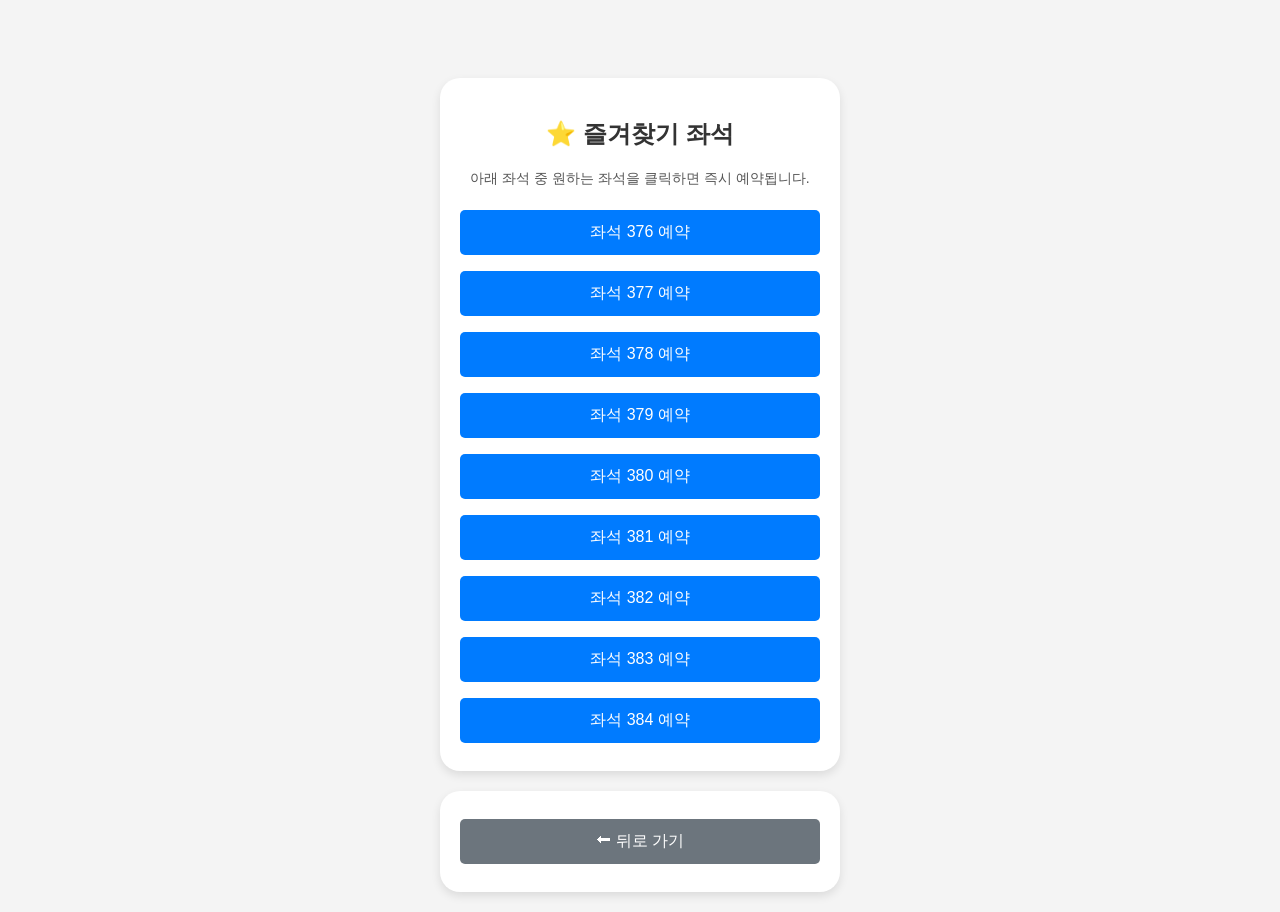
==== favorites.html @ 1b432b42 "index 루트 변경경" ====
<!DOCTYPE html>
<html lang="ko">
<head>
    <meta charset="UTF-8">
    <meta name="viewport" content="width=device-width, initial-scale=1.0">
    <title>즐겨찾기 좌석</title>
    <script src="favorites.js" defer></script>
    <style>
        body {
            font-family: Arial, sans-serif;
            background-color: #f4f4f4;
            text-align: center;
            padding-top: 50px;
        }

        .container {
            width: 90%;
            max-width: 400px;
            margin: auto;
        }

        .card {
            background: white;
            padding: 20px;
            margin: 20px 0;
            border-radius: 20px;
            box-shadow: 0px 4px 10px rgba(0, 0, 0, 0.1);
        }

        h2 {
            color: #333;
        }

        .btn {
            width: 100%;
            padding: 12px;
            margin: 8px 0;
            border: none;
            border-radius: 5px;
            font-size: 16px;
            cursor: pointer;
            transition: 0.3s;
        }

        .btn-primary {
            background-color: #007bff;
            color: white;
        }

        .btn-primary:hover {
            background-color: #0056b3;
        }

        .btn-secondary {
            background-color: #6c757d;
            color: white;
        }

        .btn-secondary:hover {
            background-color: #545b62;
        }

        p {
            font-size: 14px;
            color: #555;
        }
    </style>
</head>
<body>
    <div class="container">
        <div class="card">
            <h2>⭐ 즐겨찾기 좌석</h2>
            <p>아래 좌석 중 원하는 좌석을 클릭하면 즉시 예약됩니다.</p>
            <div id="favoritesContainer">불러오는 중...</div>
        </div>

        <div class="card">
            <button class="btn btn-secondary" onclick="goBack()">⬅ 뒤로 가기</button>
        </div>
    </div>

    <script>
        function goBack() {
            window.location.href = "main.html";  // ✅ 메인 페이지로 이동
        }
    </script>
</body>
</html>
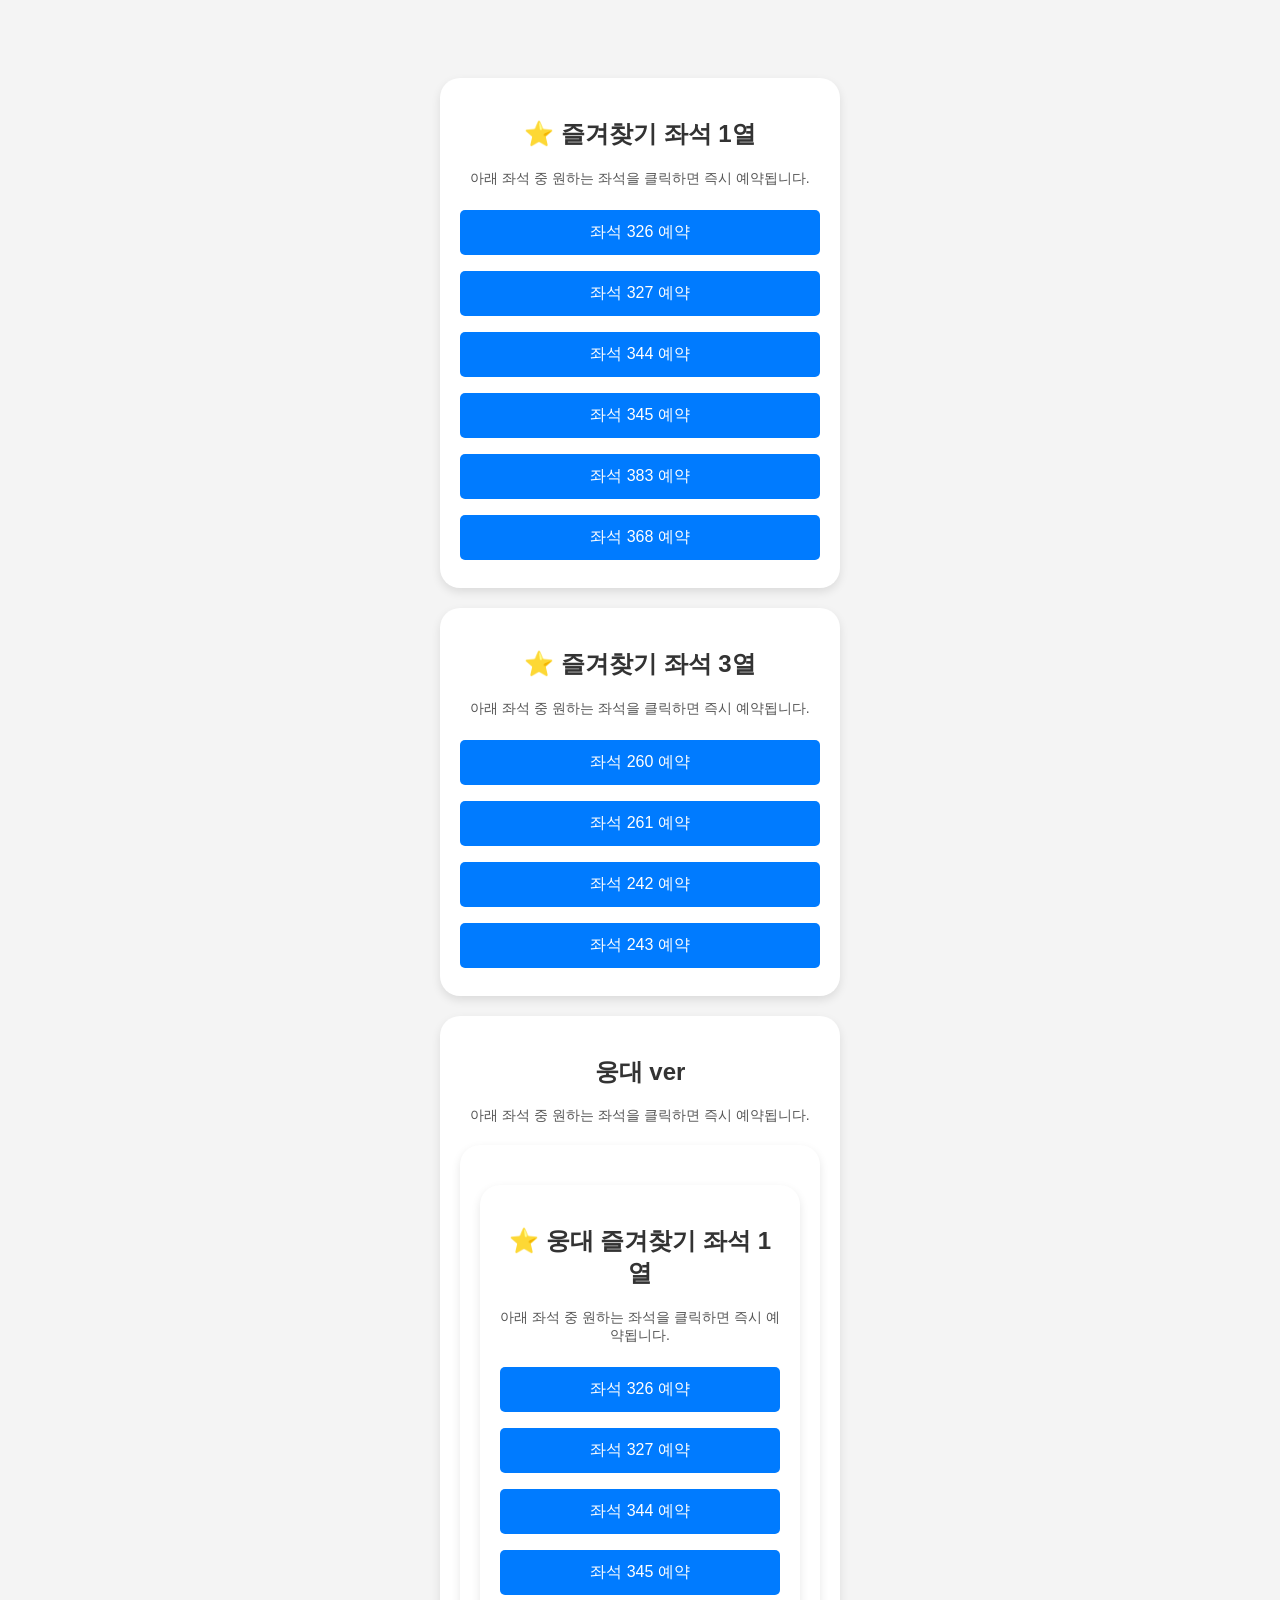
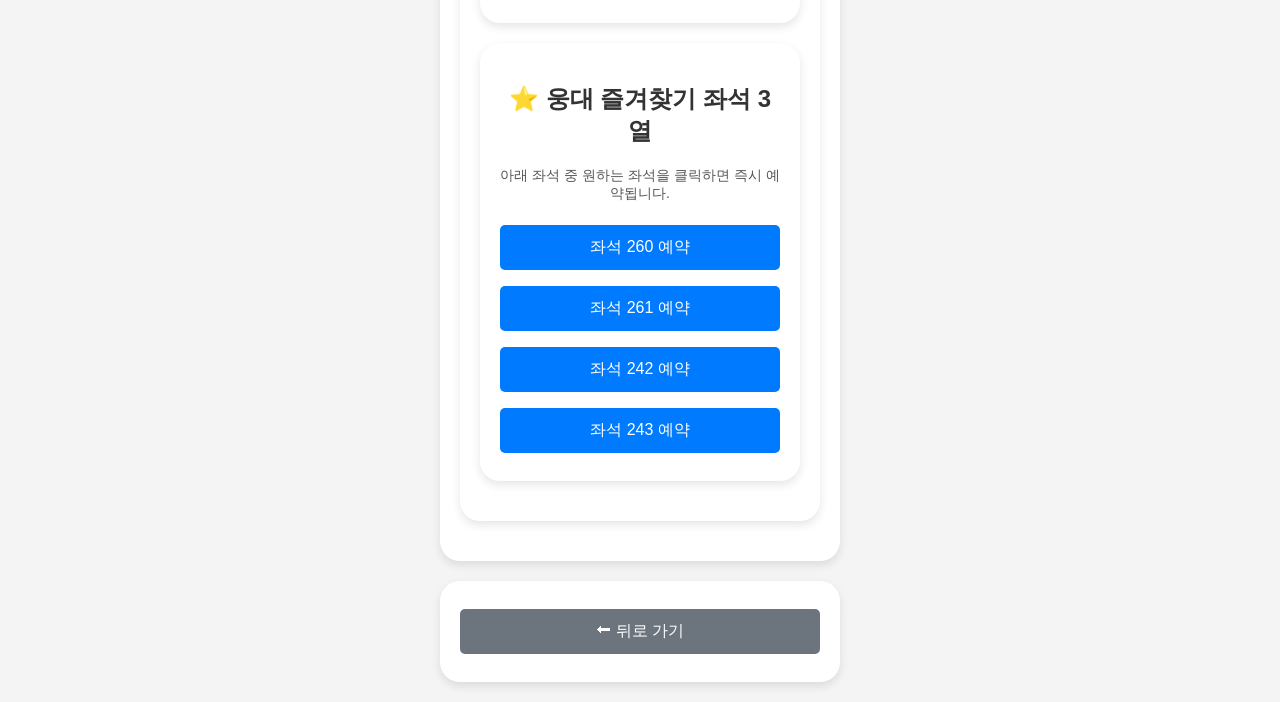
==== commit d873222e: "웅대ver - push" ====
--- a/favorites.html
+++ b/favorites.html
@@ -69,9 +69,35 @@
 <body>
     <div class="container">
         <div class="card">
-            <h2>⭐ 즐겨찾기 좌석</h2>
+            <h2>⭐ 즐겨찾기 좌석 1열</h2>
             <p>아래 좌석 중 원하는 좌석을 클릭하면 즉시 예약됩니다.</p>
             <div id="favoritesContainer">불러오는 중...</div>
+        </div>
+
+        <div class = "card">
+            <h2>⭐ 즐겨찾기 좌석 3열</h2>
+            <p>아래 좌석 중 원하는 좌석을 클릭하면 즉시 예약됩니다.</p>
+            <div id="favoritesContainer_3">불러오는 중...</div>
+        </div>
+        
+        <div class = "card">
+            <h2>웅대 ver</h2>
+            <p>아래 좌석 중 원하는 좌석을 클릭하면 즉시 예약됩니다.</p>
+            <div class="card">
+                <div class="card">
+                    <h2>⭐ 웅대 즐겨찾기 좌석 1열</h2>
+                    <p>아래 좌석 중 원하는 좌석을 클릭하면 즉시 예약됩니다.</p>
+                    <div id="Woong_1">불러오는 중...</div>
+                </div>
+
+                <div class = "card">
+                    <h2>⭐ 웅대 즐겨찾기 좌석 3열</h2>
+                    <p>아래 좌석 중 원하는 좌석을 클릭하면 즉시 예약됩니다.</p>
+                    <div id="Woong_3">불러오는 중...</div>
+                </div>
+
+            </div>
+
         </div>
 
         <div class="card">
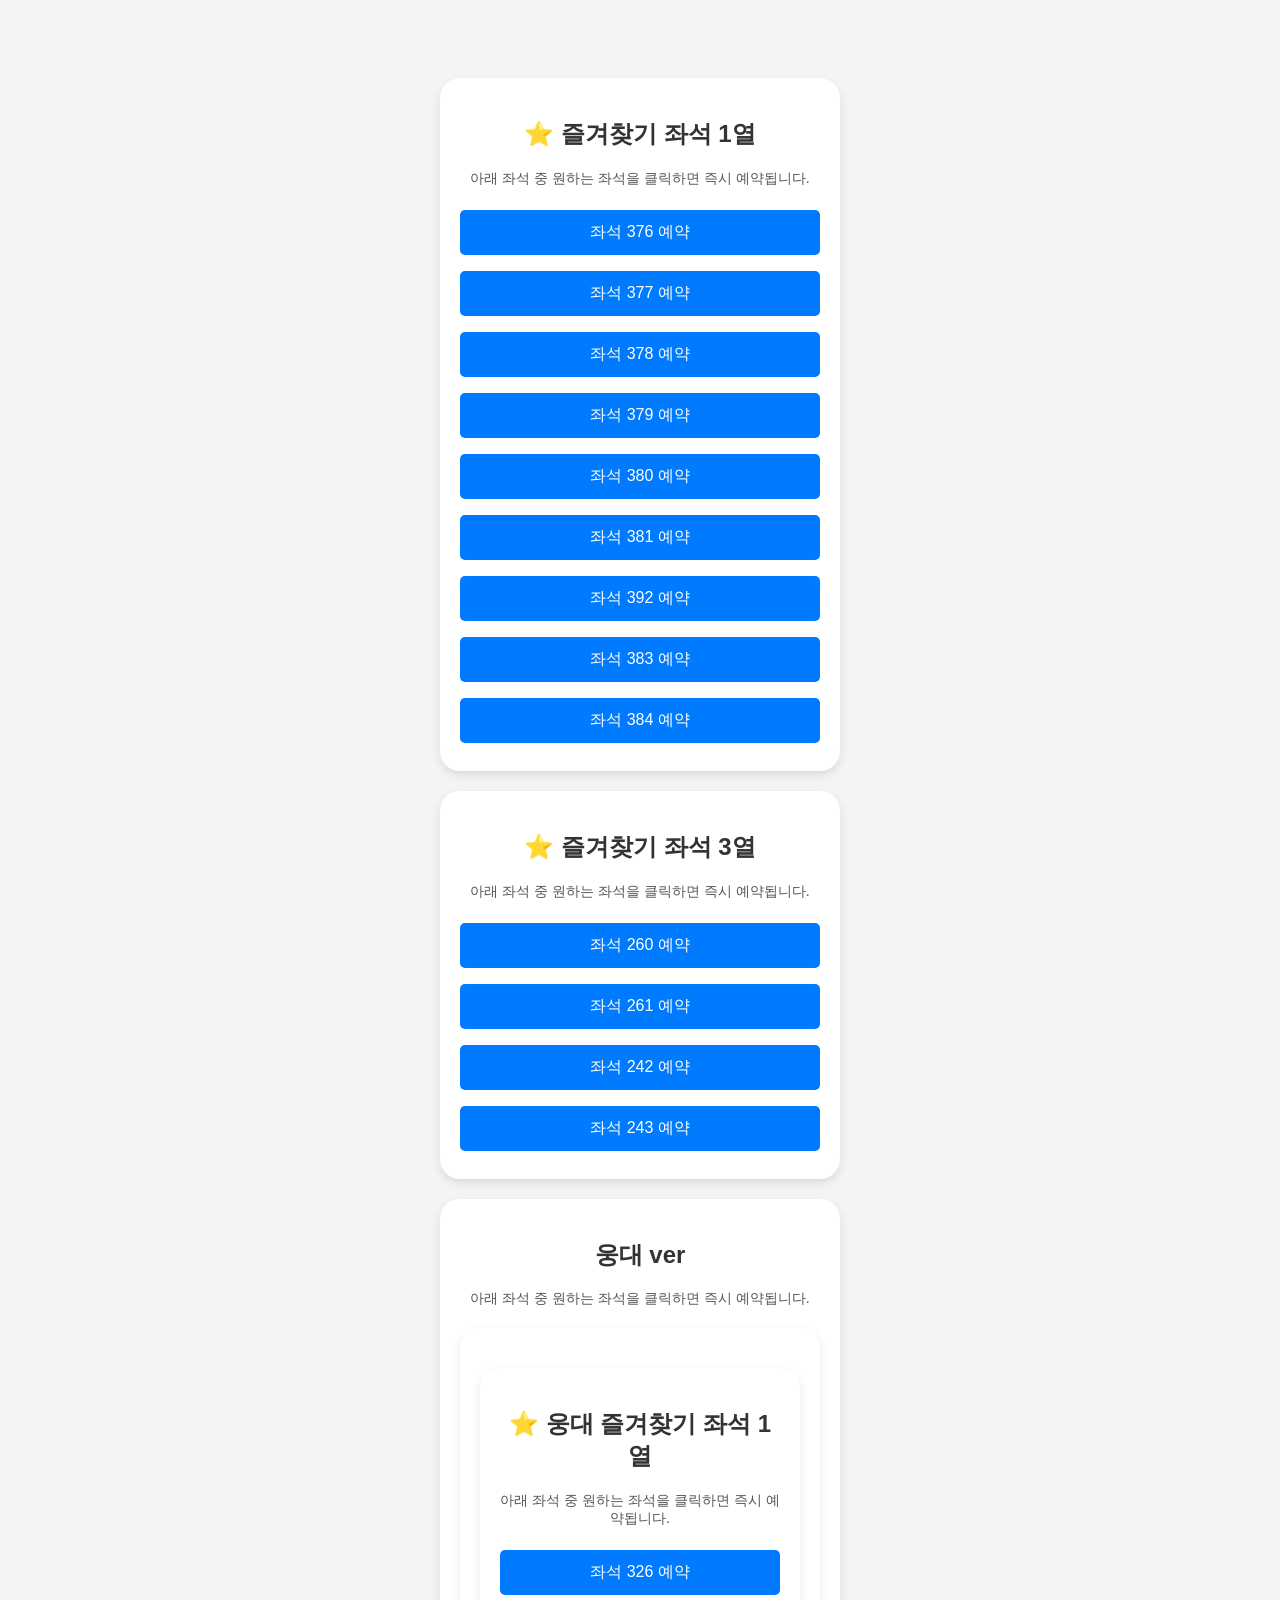
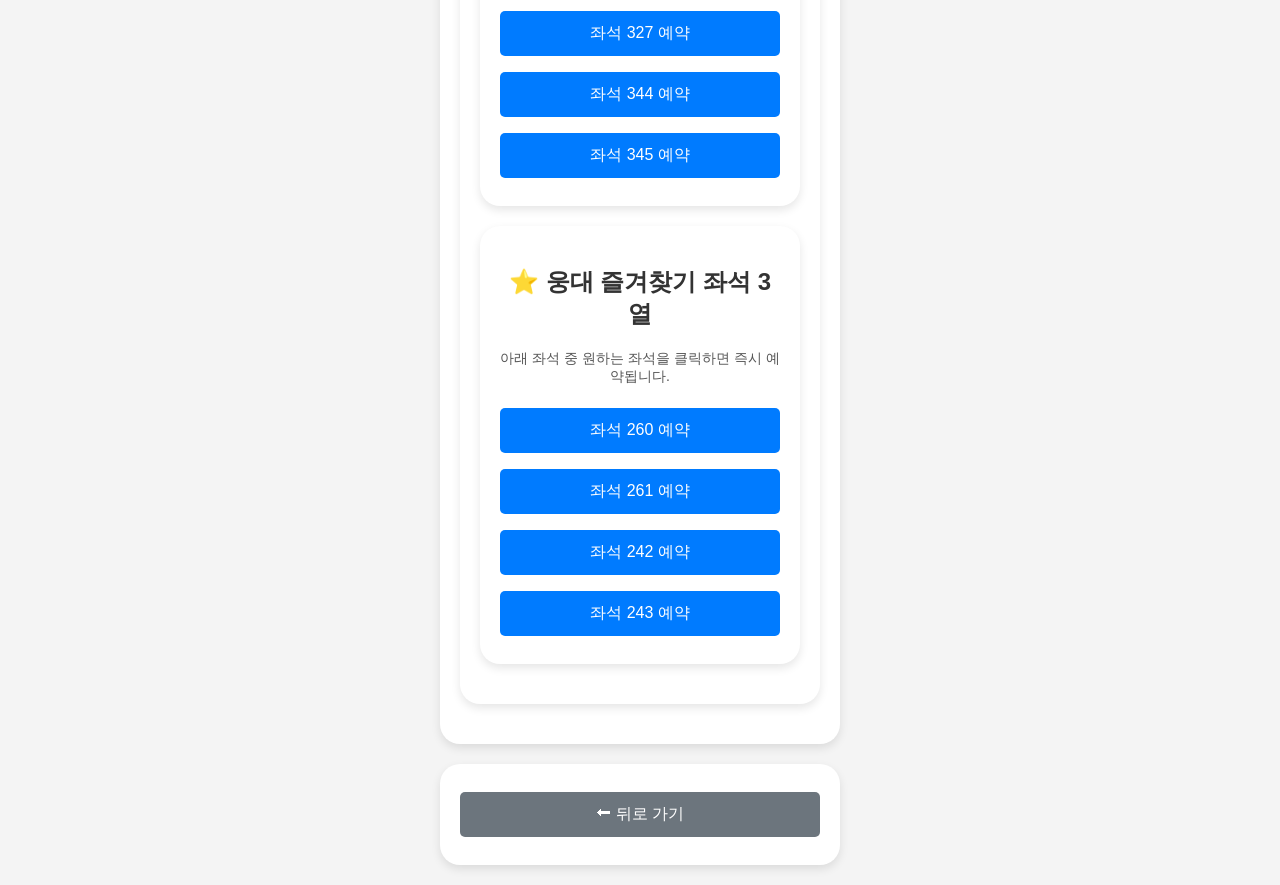
==== commit 72f10196: "다크모드 적용" ====
--- a/favorites.html
+++ b/favorites.html
@@ -64,6 +64,45 @@
             font-size: 14px;
             color: #555;
         }
+        /* ✅ 다크 모드 스타일 추가 */
+        @media (prefers-color-scheme: dark) {
+            body {
+                background-color: #1c1c1e;
+                color: #fff;
+            }
+
+            .card {
+                background-color: #2c2c2e;
+                box-shadow: 0px 4px 10px rgba(255, 255, 255, 0.05);
+            }
+
+            h2 {
+                color: #fff;
+            }
+
+            p {
+                color: #ccc;
+            }
+
+            .btn-primary {
+                background-color: #35567a;
+                color: white;
+            }
+
+            .btn-primary:hover {
+                background-color: #518bbd;
+            }
+
+            .btn-secondary {
+                background-color: #3a3a3c;
+                color: white;
+            }
+
+            .btn-secondary:hover {
+                background-color: #636366;
+            }
+
+        }
     </style>
 </head>
 <body>
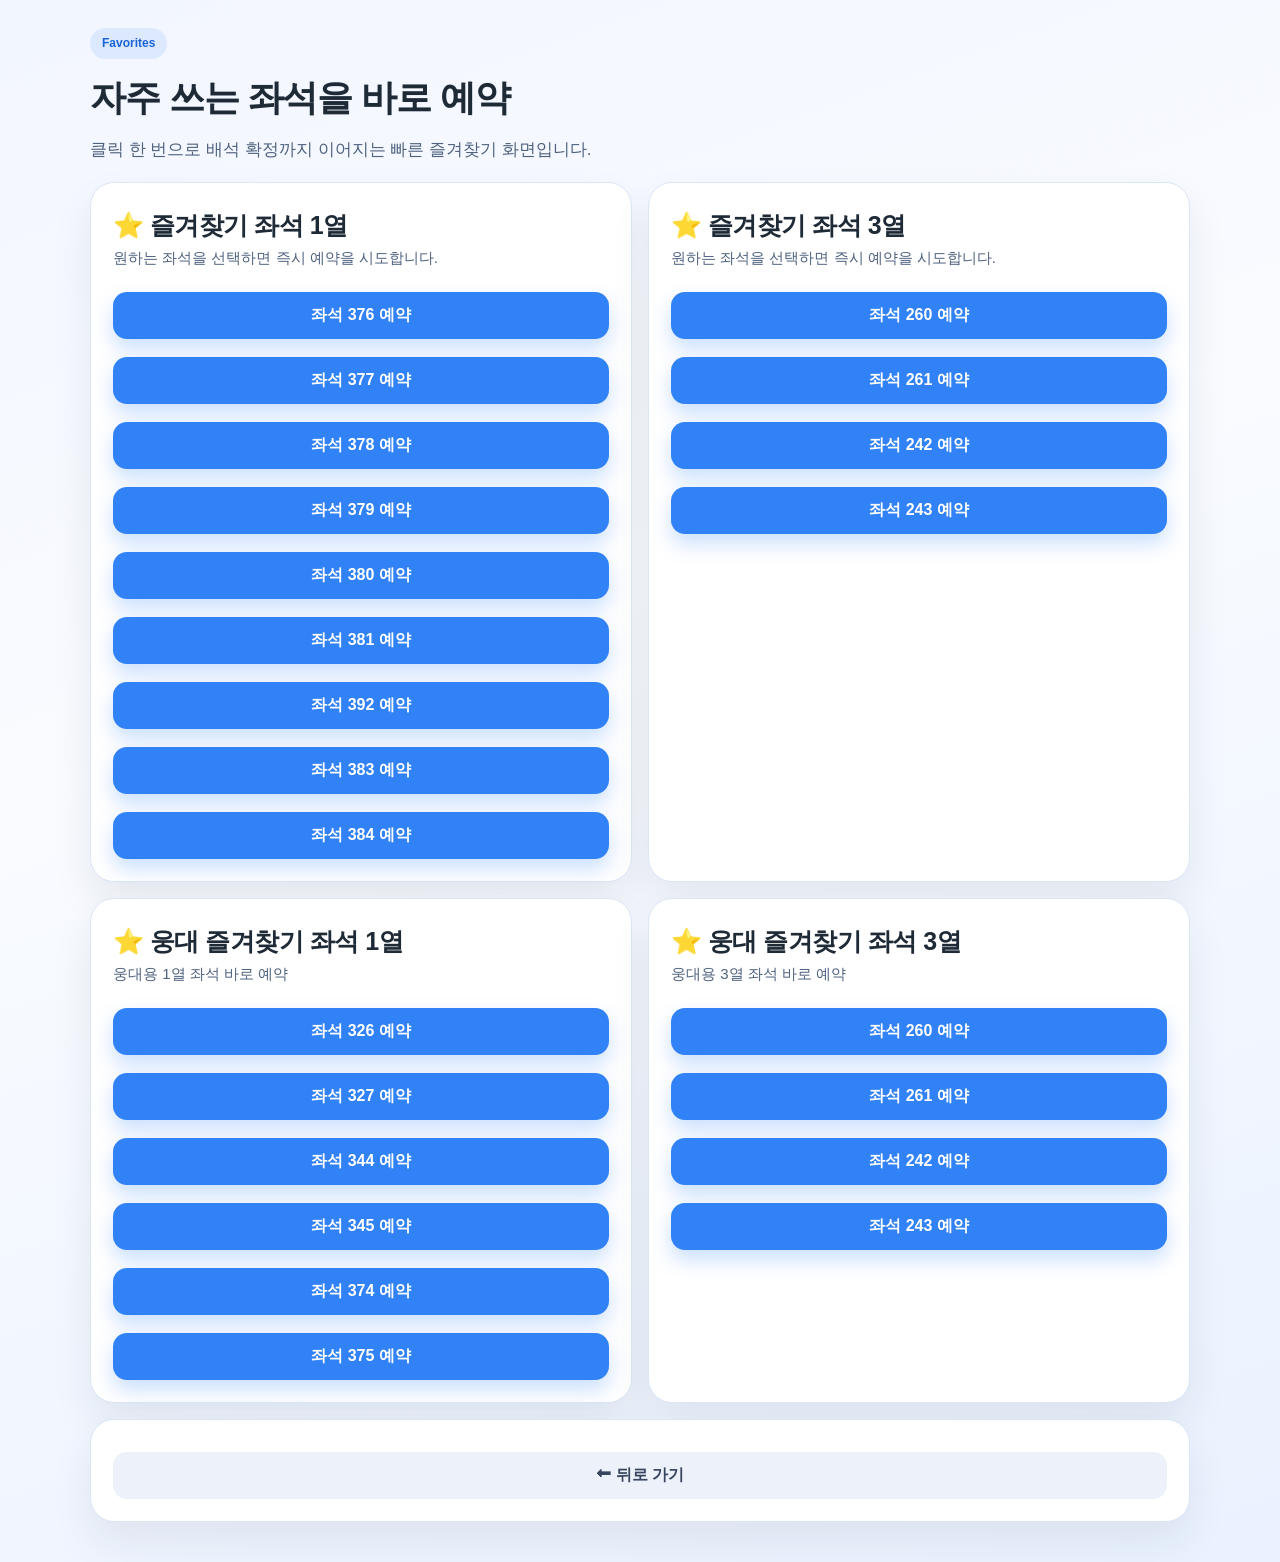
==== commit d1b6a3bf: "UI Update" ====
--- a/favorites.html
+++ b/favorites.html
@@ -4,149 +4,51 @@
     <meta charset="UTF-8">
     <meta name="viewport" content="width=device-width, initial-scale=1.0">
     <title>즐겨찾기 좌석</title>
+    <link rel="stylesheet" href="styles.css">
     <script src="favorites.js" defer></script>
-    <style>
-        body {
-            font-family: Arial, sans-serif;
-            background-color: #f4f4f4;
-            text-align: center;
-            padding-top: 50px;
-        }
-
-        .container {
-            width: 90%;
-            max-width: 400px;
-            margin: auto;
-        }
-
-        .card {
-            background: white;
-            padding: 20px;
-            margin: 20px 0;
-            border-radius: 20px;
-            box-shadow: 0px 4px 10px rgba(0, 0, 0, 0.1);
-        }
-
-        h2 {
-            color: #333;
-        }
-
-        .btn {
-            width: 100%;
-            padding: 12px;
-            margin: 8px 0;
-            border: none;
-            border-radius: 5px;
-            font-size: 16px;
-            cursor: pointer;
-            transition: 0.3s;
-        }
-
-        .btn-primary {
-            background-color: #007bff;
-            color: white;
-        }
-
-        .btn-primary:hover {
-            background-color: #0056b3;
-        }
-
-        .btn-secondary {
-            background-color: #6c757d;
-            color: white;
-        }
-
-        .btn-secondary:hover {
-            background-color: #545b62;
-        }
-
-        p {
-            font-size: 14px;
-            color: #555;
-        }
-        /* ✅ 다크 모드 스타일 추가 */
-        @media (prefers-color-scheme: dark) {
-            body {
-                background-color: #1c1c1e;
-                color: #fff;
-            }
-
-            .card {
-                background-color: #2c2c2e;
-                box-shadow: 0px 4px 10px rgba(255, 255, 255, 0.05);
-            }
-
-            h2 {
-                color: #fff;
-            }
-
-            p {
-                color: #ccc;
-            }
-
-            .btn-primary {
-                background-color: #35567a;
-                color: white;
-            }
-
-            .btn-primary:hover {
-                background-color: #518bbd;
-            }
-
-            .btn-secondary {
-                background-color: #3a3a3c;
-                color: white;
-            }
-
-            .btn-secondary:hover {
-                background-color: #636366;
-            }
-
-        }
-    </style>
 </head>
 <body>
-    <div class="container">
-        <div class="card">
-            <h2>⭐ 즐겨찾기 좌석 1열</h2>
-            <p>아래 좌석 중 원하는 좌석을 클릭하면 즉시 예약됩니다.</p>
-            <div id="favoritesContainer">불러오는 중...</div>
-        </div>
+    <main class="app-shell">
+        <header class="hero">
+            <span class="chip">Favorites</span>
+            <h1>자주 쓰는 좌석을 바로 예약</h1>
+            <p class="lead">클릭 한 번으로 배석 확정까지 이어지는 빠른 즐겨찾기 화면입니다.</p>
+        </header>
 
-        <div class = "card">
-            <h2>⭐ 즐겨찾기 좌석 3열</h2>
-            <p>아래 좌석 중 원하는 좌석을 클릭하면 즉시 예약됩니다.</p>
-            <div id="favoritesContainer_3">불러오는 중...</div>
-        </div>
-        
-        <div class = "card">
-            <h2>웅대 ver</h2>
-            <p>아래 좌석 중 원하는 좌석을 클릭하면 즉시 예약됩니다.</p>
-            <div class="card">
-                <div class="card">
-                    <h2>⭐ 웅대 즐겨찾기 좌석 1열</h2>
-                    <p>아래 좌석 중 원하는 좌석을 클릭하면 즉시 예약됩니다.</p>
-                    <div id="Woong_1">불러오는 중...</div>
-                </div>
-
-                <div class = "card">
-                    <h2>⭐ 웅대 즐겨찾기 좌석 3열</h2>
-                    <p>아래 좌석 중 원하는 좌석을 클릭하면 즉시 예약됩니다.</p>
-                    <div id="Woong_3">불러오는 중...</div>
-                </div>
-
+        <section class="card-grid">
+            <div class="card col-6">
+                <h2>⭐ 즐겨찾기 좌석 1열</h2>
+                <p class="muted">원하는 좌석을 선택하면 즉시 예약을 시도합니다.</p>
+                <div id="favoritesContainer" class="favorites-list">불러오는 중...</div>
             </div>
 
-        </div>
+            <div class="card col-6">
+                <h2>⭐ 즐겨찾기 좌석 3열</h2>
+                <p class="muted">원하는 좌석을 선택하면 즉시 예약을 시도합니다.</p>
+                <div id="favoritesContainer_3" class="favorites-list">불러오는 중...</div>
+            </div>
 
-        <div class="card">
-            <button class="btn btn-secondary" onclick="goBack()">⬅ 뒤로 가기</button>
-        </div>
-    </div>
+            <div class="card col-6">
+                <h2>⭐ 웅대 즐겨찾기 좌석 1열</h2>
+                <p class="muted">웅대용 1열 좌석 바로 예약</p>
+                <div id="Woong_1" class="favorites-list">불러오는 중...</div>
+            </div>
+
+            <div class="card col-6">
+                <h2>⭐ 웅대 즐겨찾기 좌석 3열</h2>
+                <p class="muted">웅대용 3열 좌석 바로 예약</p>
+                <div id="Woong_3" class="favorites-list">불러오는 중...</div>
+            </div>
+
+            <div class="card col-12">
+                <button class="btn btn-secondary" onclick="goBack()">⬅ 뒤로 가기</button>
+            </div>
+        </section>
+    </main>
 
     <script>
         function goBack() {
-            window.location.href = "main.html";  // ✅ 메인 페이지로 이동
+            window.location.href = "main.html";
         }
     </script>
 </body>
--- a/styles.css
+++ b/styles.css
@@ -0,0 +1,485 @@
+:root {
+  --bg: #f2f6ff;
+  --bg-soft: #eaf2ff;
+  --surface: #ffffff;
+  --text: #1f2a37;
+  --text-muted: #4f627f;
+  --primary: #3182f6;
+  --primary-strong: #1b64da;
+  --danger: #e5484d;
+  --danger-strong: #cc3d42;
+  --info: #2a7de1;
+  --secondary: #edf2fa;
+  --border: #dbe6f6;
+  --shadow: 0 20px 40px rgba(31, 42, 55, 0.08);
+  --radius-lg: 24px;
+  --radius-md: 16px;
+  --radius-sm: 12px;
+}
+
+* {
+  box-sizing: border-box;
+}
+
+html,
+body {
+  margin: 0;
+  padding: 0;
+}
+
+body {
+  font-family: -apple-system, BlinkMacSystemFont, "Segoe UI", Roboto, "Noto Sans KR",
+    "Apple SD Gothic Neo", "Malgun Gothic", sans-serif;
+  color: var(--text);
+  background: linear-gradient(160deg, var(--bg) 0%, #f9fbff 40%, var(--bg-soft) 100%);
+  min-height: 100vh;
+  line-height: 1.62;
+  font-size: 16px;
+}
+
+.app-shell {
+  width: min(1100px, calc(100% - 32px));
+  margin: 0 auto;
+  padding: 28px 0 40px;
+}
+
+.hero {
+  margin-bottom: 18px;
+  max-width: 760px;
+}
+
+.chip {
+  display: inline-flex;
+  align-items: center;
+  gap: 6px;
+  border-radius: 999px;
+  background: rgba(49, 130, 246, 0.12);
+  color: var(--primary-strong);
+  padding: 6px 12px;
+  font-size: 12px;
+  font-weight: 700;
+}
+
+h1,
+h2,
+h3,
+p {
+  margin: 0;
+}
+
+h1 {
+  margin-top: 10px;
+  font-size: clamp(26px, 3.8vw, 36px);
+  letter-spacing: -0.03em;
+}
+
+.lead {
+  margin-top: 8px;
+  color: var(--text-muted);
+  font-size: clamp(15px, 2.3vw, 17px);
+  line-height: 1.68;
+}
+
+.notice-banner {
+  margin: 14px 0 20px;
+  padding: 14px 16px;
+  border-radius: var(--radius-md);
+  border: 1px solid #f9e3a6;
+  background: #fff8e8;
+  color: #7d5b00;
+  font-size: 15px;
+  line-height: 1.64;
+}
+
+.card-grid {
+  display: grid;
+  grid-template-columns: repeat(12, minmax(0, 1fr));
+  gap: 16px;
+}
+
+.card {
+  grid-column: span 12;
+  background: var(--surface);
+  border: 1px solid var(--border);
+  border-radius: var(--radius-lg);
+  padding: 22px;
+  box-shadow: var(--shadow);
+}
+
+.card h2 {
+  font-size: clamp(21px, 3vw, 25px);
+  letter-spacing: -0.02em;
+}
+
+.card h3 {
+  margin-top: 4px;
+  color: var(--text-muted);
+  font-size: 16px;
+}
+
+.muted {
+  color: var(--text-muted);
+  font-size: 15px;
+  line-height: 1.62;
+}
+
+.btn {
+  width: 100%;
+  border: 0;
+  border-radius: 14px;
+  padding: 13px 16px;
+  margin-top: 10px;
+  font-size: 16px;
+  font-weight: 700;
+  cursor: pointer;
+  transition: transform 0.15s ease, box-shadow 0.2s ease, background-color 0.2s ease;
+}
+
+.btn:hover {
+  transform: translateY(-1px);
+}
+
+.btn:active {
+  transform: translateY(0);
+}
+
+.btn-primary {
+  background: var(--primary);
+  color: #fff;
+  box-shadow: 0 10px 20px rgba(49, 130, 246, 0.25);
+}
+
+.btn-primary:hover {
+  background: var(--primary-strong);
+}
+
+.btn-secondary {
+  background: var(--secondary);
+  color: #37455f;
+}
+
+.btn-secondary:hover {
+  background: #e2e9f5;
+}
+
+.btn-danger {
+  background: var(--danger);
+  color: #fff;
+  box-shadow: 0 10px 20px rgba(229, 72, 77, 0.2);
+}
+
+.btn-danger:hover {
+  background: var(--danger-strong);
+}
+
+.btn-info {
+  background: var(--info);
+  color: #fff;
+  box-shadow: 0 10px 20px rgba(42, 125, 225, 0.22);
+}
+
+.btn-info:hover {
+  background: #1d6ccc;
+}
+
+.status-message {
+  margin-top: 12px;
+  color: #cc3d42;
+  font-weight: 700;
+  font-size: 15px;
+  min-height: 20px;
+  line-height: 1.55;
+}
+
+.form-field {
+  margin-top: 12px;
+}
+
+.form-field label {
+  display: block;
+  text-align: left;
+  margin-bottom: 6px;
+  font-size: 14px;
+  color: var(--text-muted);
+  font-weight: 700;
+}
+
+.input-field {
+  width: 100%;
+  border: 1px solid var(--border);
+  border-radius: 12px;
+  padding: 12px 14px;
+  font-size: 16px;
+  outline: none;
+  transition: border-color 0.2s ease, box-shadow 0.2s ease;
+}
+
+.input-field:focus {
+  border-color: var(--primary);
+  box-shadow: 0 0 0 4px rgba(49, 130, 246, 0.14);
+}
+
+.options {
+  margin-top: 14px;
+  font-size: 14px;
+  color: var(--text-muted);
+  line-height: 1.6;
+}
+
+.options a {
+  color: var(--primary-strong);
+  text-decoration: none;
+  font-weight: 700;
+}
+
+.info-list {
+  margin-top: 14px;
+  display: grid;
+  gap: 10px;
+}
+
+.info-item {
+  display: flex;
+  justify-content: space-between;
+  align-items: center;
+  gap: 12px;
+  padding: 12px 14px;
+  border-radius: var(--radius-md);
+  background: #f7faff;
+  border: 1px solid var(--border);
+  font-size: 15px;
+  line-height: 1.5;
+}
+
+.info-item strong {
+  color: #4e5f79;
+  font-weight: 700;
+  white-space: nowrap;
+}
+
+.info-item span {
+  text-align: right;
+  word-break: keep-all;
+}
+
+.row {
+  display: grid;
+  grid-template-columns: repeat(2, minmax(0, 1fr));
+  gap: 14px;
+}
+
+.half-card {
+  background: #f7faff;
+  border: 1px solid var(--border);
+  border-radius: var(--radius-md);
+  padding: 16px;
+}
+
+.half-card h2 {
+  font-size: 19px;
+}
+
+.half-card .btn {
+  margin-top: 14px;
+}
+
+.favorites-list {
+  display: grid;
+  gap: 8px;
+  margin-top: 12px;
+}
+
+.seat-row {
+  display: grid;
+  grid-template-columns: repeat(2, minmax(0, 1fr));
+  gap: 10px;
+  margin-top: 10px;
+}
+
+.seat-tag {
+  border-radius: 14px;
+  border: 1px solid var(--border);
+  padding: 12px;
+  font-size: 14px;
+  font-weight: 700;
+  text-align: center;
+  background: #eef5ff;
+  color: #2f4261;
+  cursor: default;
+}
+
+.seat-tag.now {
+  background: #e5f8ef;
+  border-color: #b9eccc;
+  color: #10703c;
+  cursor: pointer;
+}
+
+.seat-tag.soon {
+  background: #fff6df;
+  border-color: #f6deb0;
+  color: #8e5e00;
+}
+
+.qr-card {
+  text-align: center;
+}
+
+#qrCode {
+  margin-top: 10px;
+  min-height: 180px;
+  display: grid;
+  place-items: center;
+}
+
+#statusBox {
+  margin-bottom: 14px;
+  background: #edf4ff;
+  border: 1px solid var(--border);
+  border-radius: var(--radius-md);
+  padding: 14px;
+  font-size: 15px;
+  color: #3f5371;
+  line-height: 1.68;
+}
+
+footer {
+  margin-top: 16px;
+  text-align: center;
+  color: var(--text-muted);
+  font-size: 14px;
+}
+
+.modal {
+  display: none;
+  position: fixed;
+  z-index: 9999;
+  inset: 0;
+  background: rgba(13, 25, 48, 0.72);
+  padding: 24px;
+}
+
+.modal-inner {
+  position: relative;
+  width: min(960px, 100%);
+  margin: 30px auto 0;
+}
+
+.modal-close {
+  position: absolute;
+  top: -14px;
+  right: 0;
+  color: #fff;
+  font-size: 32px;
+  cursor: pointer;
+}
+
+.modal img {
+  width: 100%;
+  max-height: 82vh;
+  object-fit: contain;
+  border-radius: var(--radius-md);
+}
+
+@media (max-width: 820px) {
+  .app-shell {
+    width: calc(100% - 24px);
+    padding-top: 18px;
+  }
+
+  .card {
+    padding: 18px;
+    border-radius: 20px;
+  }
+
+  .row {
+    grid-template-columns: 1fr;
+  }
+
+  .seat-row {
+    grid-template-columns: 1fr;
+  }
+
+  .notice-banner {
+    font-size: 14px;
+  }
+
+  .info-item {
+    flex-direction: column;
+    align-items: flex-start;
+    gap: 6px;
+  }
+
+  .info-item span {
+    text-align: left;
+  }
+}
+
+@media (min-width: 1024px) {
+  .col-8 {
+    grid-column: span 8;
+  }
+
+  .col-7 {
+    grid-column: span 7;
+  }
+
+  .col-6 {
+    grid-column: span 6;
+  }
+
+  .col-5 {
+    grid-column: span 5;
+  }
+
+  .col-4 {
+    grid-column: span 4;
+  }
+}
+
+@media (prefers-color-scheme: dark) {
+  :root {
+    --bg: #111828;
+    --bg-soft: #0f1c33;
+    --surface: #161f32;
+    --text: #f2f6ff;
+    --text-muted: #afc1df;
+    --primary: #4b97ff;
+    --primary-strong: #63a8ff;
+    --danger: #ff6268;
+    --danger-strong: #ff4b52;
+    --info: #5ea8ff;
+    --secondary: #223252;
+    --border: #2d3f63;
+    --shadow: 0 16px 36px rgba(0, 0, 0, 0.45);
+  }
+
+  .notice-banner {
+    border-color: #5f4b1a;
+    background: #2a220f;
+    color: #f8de9f;
+  }
+
+  .info-item,
+  .half-card,
+  #statusBox {
+    background: #1c2a45;
+  }
+
+  .seat-tag {
+    background: #203356;
+    color: #d8e7ff;
+  }
+
+  .seat-tag.now {
+    background: #1e4c36;
+    border-color: #3c7f61;
+    color: #d3ffe8;
+  }
+
+  .seat-tag.soon {
+    background: #4d3f1f;
+    border-color: #6e5a2c;
+    color: #ffe9b5;
+  }
+}
